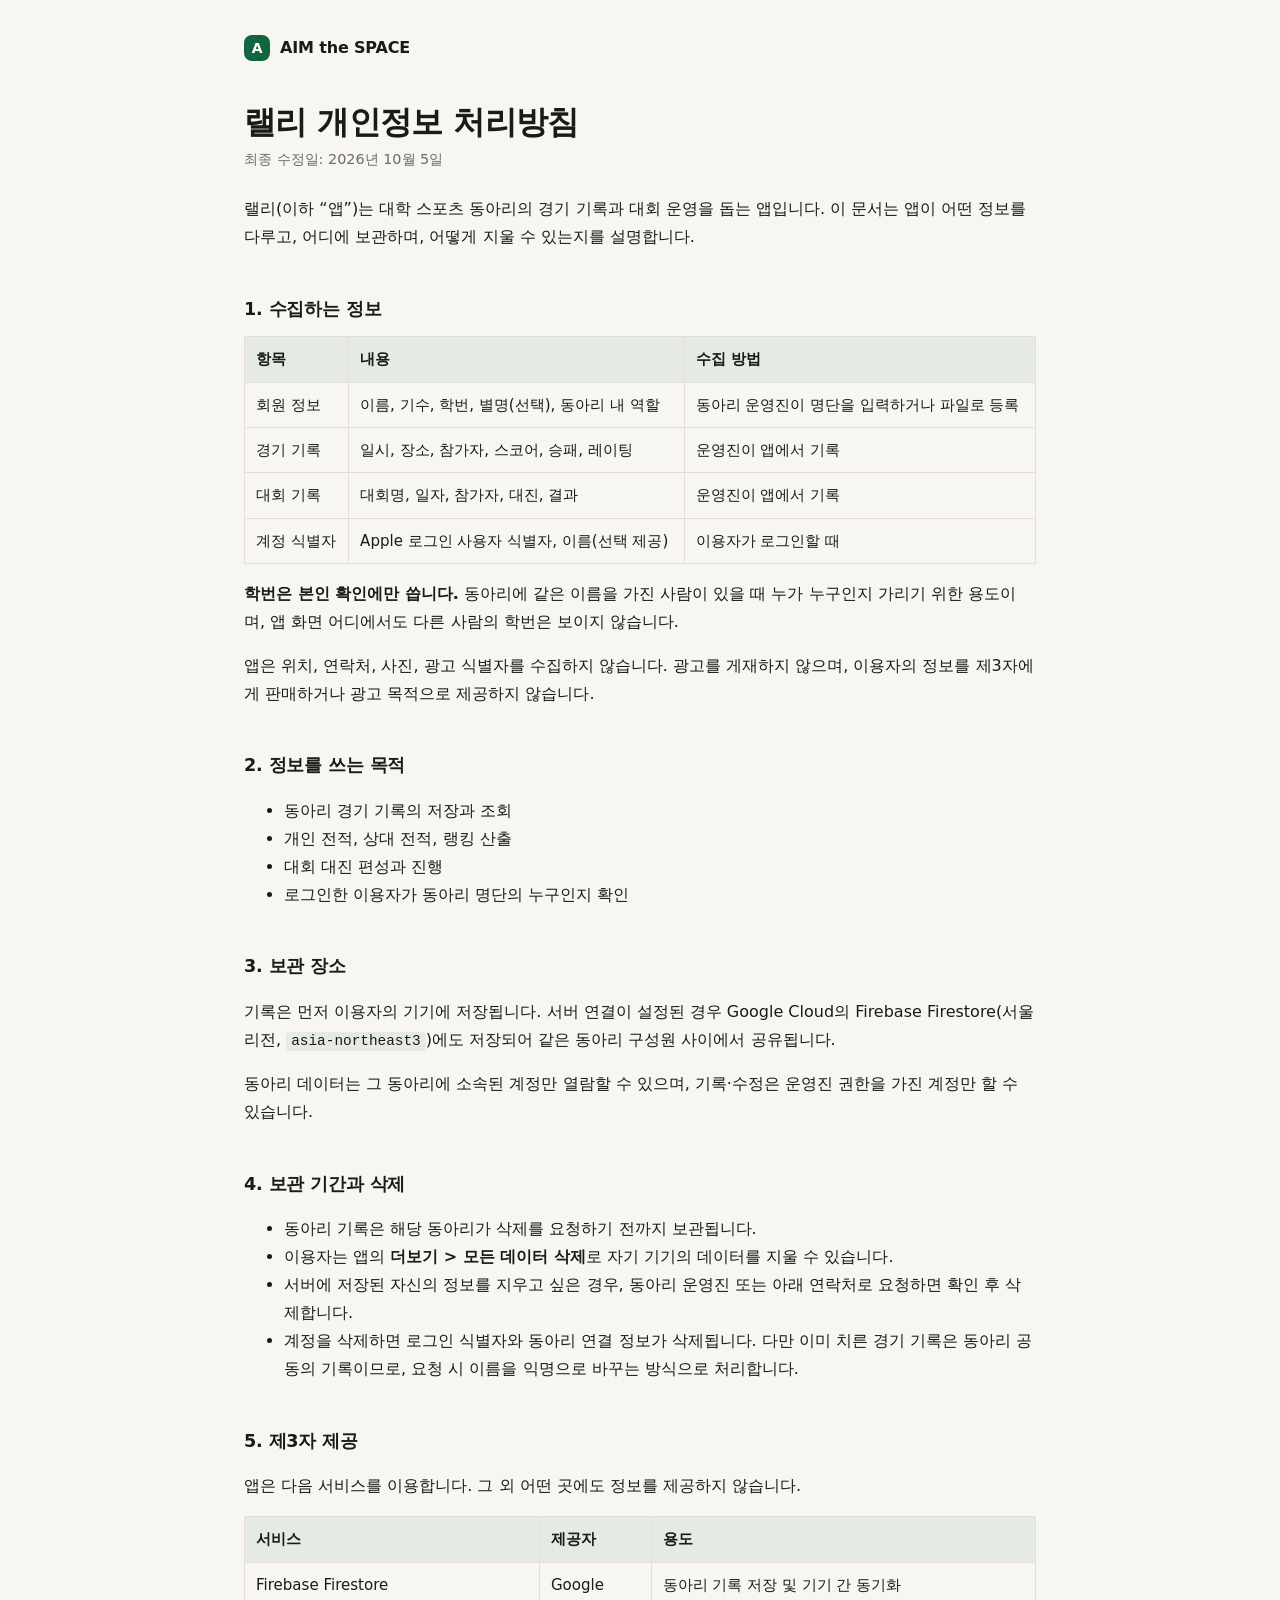
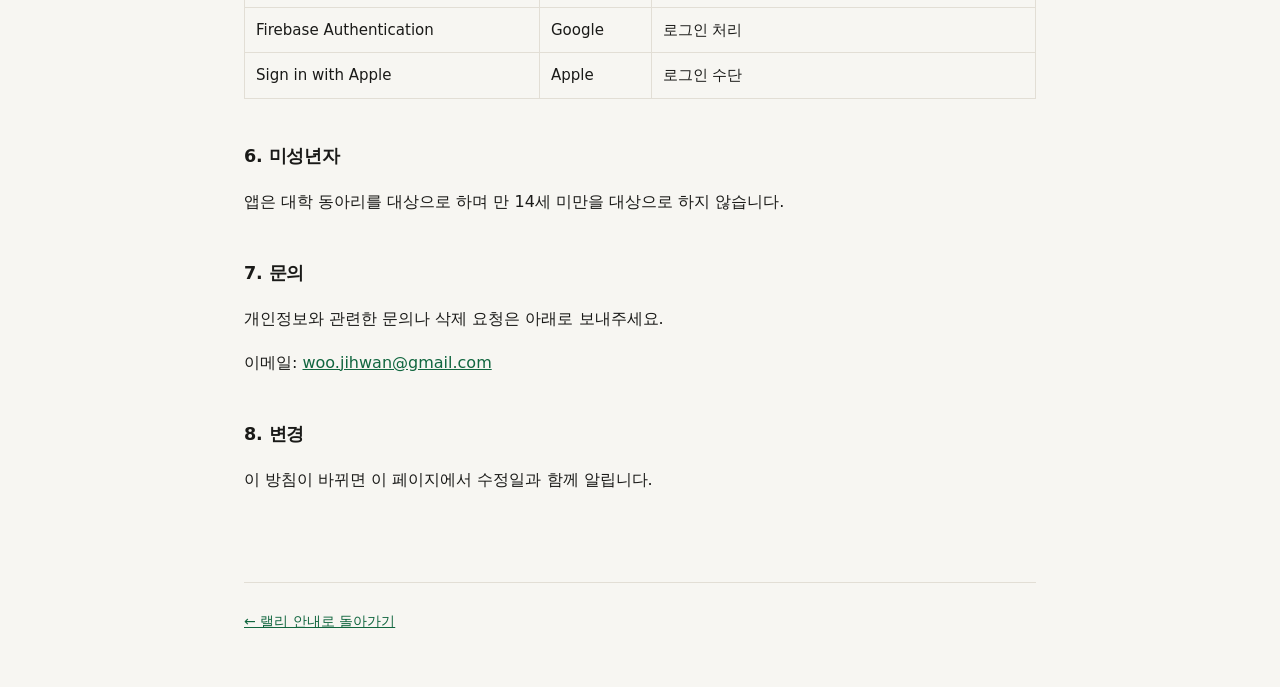
==== rally/privacy.html @ c71bad3f "하루·랠리 안내 사이트 탭 하나로 두 앱의 소개·지원·개인정보 처리방침을 묶었다. 앱스토어 지원 URL과 마케팅 URL이 여기를 가리킨다.  Co-Authored-By: Claud" ====
<!doctype html>
<html lang="ko">
<head>
<meta charset="utf-8">
<meta name="viewport" content="width=device-width, initial-scale=1">
<title>랠리 개인정보 처리방침</title>
<link rel="stylesheet" href="../style.css">
</head>
<body>
<div class="wrap">
  <header class="site">
    <div class="brand"><span class="dot">A</span> AIM the SPACE</div>
  </header>
  <section class="panel active">
<h1>랠리 개인정보 처리방침</h1>
<p class="updated">최종 수정일: 2026년 10월 5일</p>

<p>랠리(이하 “앱”)는 대학 스포츠 동아리의 경기 기록과 대회 운영을 돕는 앱입니다.
이 문서는 앱이 어떤 정보를 다루고, 어디에 보관하며, 어떻게 지울 수 있는지를 설명합니다.</p>

<h2>1. 수집하는 정보</h2>

<table>
  <tr><th>항목</th><th>내용</th><th>수집 방법</th></tr>
  <tr><td>회원 정보</td><td>이름, 기수, 학번, 별명(선택), 동아리 내 역할</td><td>동아리 운영진이 명단을 입력하거나 파일로 등록</td></tr>
  <tr><td>경기 기록</td><td>일시, 장소, 참가자, 스코어, 승패, 레이팅</td><td>운영진이 앱에서 기록</td></tr>
  <tr><td>대회 기록</td><td>대회명, 일자, 참가자, 대진, 결과</td><td>운영진이 앱에서 기록</td></tr>
  <tr><td>계정 식별자</td><td>Apple 로그인 사용자 식별자, 이름(선택 제공)</td><td>이용자가 로그인할 때</td></tr>
</table>

<p><strong>학번은 본인 확인에만 씁니다.</strong> 동아리에 같은 이름을 가진 사람이 있을 때
누가 누구인지 가리기 위한 용도이며, 앱 화면 어디에서도 다른 사람의 학번은 보이지 않습니다.</p>

<p>앱은 위치, 연락처, 사진, 광고 식별자를 수집하지 않습니다. 광고를 게재하지 않으며,
이용자의 정보를 제3자에게 판매하거나 광고 목적으로 제공하지 않습니다.</p>

<h2>2. 정보를 쓰는 목적</h2>
<ul>
  <li>동아리 경기 기록의 저장과 조회</li>
  <li>개인 전적, 상대 전적, 랭킹 산출</li>
  <li>대회 대진 편성과 진행</li>
  <li>로그인한 이용자가 동아리 명단의 누구인지 확인</li>
</ul>

<h2>3. 보관 장소</h2>
<p>기록은 먼저 이용자의 기기에 저장됩니다. 서버 연결이 설정된 경우
Google Cloud의 Firebase Firestore(서울 리전, <code>asia-northeast3</code>)에도 저장되어
같은 동아리 구성원 사이에서 공유됩니다.</p>
<p>동아리 데이터는 그 동아리에 소속된 계정만 열람할 수 있으며,
기록·수정은 운영진 권한을 가진 계정만 할 수 있습니다.</p>

<h2>4. 보관 기간과 삭제</h2>
<ul>
  <li>동아리 기록은 해당 동아리가 삭제를 요청하기 전까지 보관됩니다.</li>
  <li>이용자는 앱의 <strong>더보기 &gt; 모든 데이터 삭제</strong>로 자기 기기의 데이터를 지울 수 있습니다.</li>
  <li>서버에 저장된 자신의 정보를 지우고 싶은 경우, 동아리 운영진 또는 아래 연락처로 요청하면
      확인 후 삭제합니다.</li>
  <li>계정을 삭제하면 로그인 식별자와 동아리 연결 정보가 삭제됩니다.
      다만 이미 치른 경기 기록은 동아리 공동의 기록이므로, 요청 시 이름을 익명으로 바꾸는 방식으로 처리합니다.</li>
</ul>

<h2>5. 제3자 제공</h2>
<p>앱은 다음 서비스를 이용합니다. 그 외 어떤 곳에도 정보를 제공하지 않습니다.</p>
<table>
  <tr><th>서비스</th><th>제공자</th><th>용도</th></tr>
  <tr><td>Firebase Firestore</td><td>Google</td><td>동아리 기록 저장 및 기기 간 동기화</td></tr>
  <tr><td>Firebase Authentication</td><td>Google</td><td>로그인 처리</td></tr>
  <tr><td>Sign in with Apple</td><td>Apple</td><td>로그인 수단</td></tr>
</table>

<h2>6. 미성년자</h2>
<p>앱은 대학 동아리를 대상으로 하며 만 14세 미만을 대상으로 하지 않습니다.</p>

<h2>7. 문의</h2>
<p>개인정보와 관련한 문의나 삭제 요청은 아래로 보내주세요.</p>
<p>이메일: <a href="mailto:woo.jihwan@gmail.com">woo.jihwan@gmail.com</a></p>

<h2>8. 변경</h2>
<p>이 방침이 바뀌면 이 페이지에서 수정일과 함께 알립니다.</p>
  </section>
  <footer class="site">
    <a href="../index.html#rally">← 랠리 안내로 돌아가기</a>
  </footer>
</div>
</body>
</html>
---- style.css ----
:root{
  --bg:#f7f6f2; --surface:#fff; --line:#e2ded5; --ink:#1a1a18; --muted:#6f6b63;
  --accent:#11663f; --accent-soft:#11663f14; --clay:#c5663a; --radius:16px;
  --max:52rem;
}
@media (prefers-color-scheme:dark){
  :root{--bg:#121314;--surface:#1b1d1e;--line:#33373a;--ink:#f0efea;--muted:#9a978f;
        --accent:#3cae74;--accent-soft:#3cae741f;}
}
*{box-sizing:border-box}
html{-webkit-text-size-adjust:100%}
body{margin:0;background:var(--bg);color:var(--ink);
  font:16px/1.75 -apple-system,BlinkMacSystemFont,"Apple SD Gothic Neo","Pretendard",system-ui,sans-serif;}
.wrap{max-width:var(--max);margin:0 auto;padding:0 20px}
a{color:var(--accent)}
header.site{padding:34px 0 0}
.brand{display:flex;align-items:center;gap:10px;font-weight:700;letter-spacing:-.01em}
.brand .dot{width:26px;height:26px;border-radius:8px;background:var(--accent);display:grid;place-items:center;color:#fff;font-size:14px}
nav.tabs{display:flex;gap:6px;margin:26px 0 0;border-bottom:1px solid var(--line)}
nav.tabs button{appearance:none;border:0;background:none;color:var(--muted);font:inherit;font-weight:600;
  padding:12px 16px;cursor:pointer;border-bottom:2px solid transparent;margin-bottom:-1px}
nav.tabs button[aria-selected="true"]{color:var(--ink);border-bottom-color:var(--accent)}
section.panel{display:none;padding:34px 0 72px}
section.panel.active{display:block}
h1{font-size:2rem;line-height:1.3;margin:.2em 0 .1em;letter-spacing:-.02em}
h2{font-size:1.1rem;margin:2.4em 0 .6em;letter-spacing:-.01em}
h3{font-size:1rem;margin:1.6em 0 .4em}
.lede{color:var(--muted);font-size:1.05rem;margin:0 0 28px}
.card{background:var(--surface);border:1px solid var(--line);border-radius:var(--radius);padding:20px 22px;margin:14px 0}
.grid{display:grid;gap:12px;grid-template-columns:repeat(auto-fit,minmax(15rem,1fr))}
.feat b{display:block;margin-bottom:4px}
.feat p{margin:0;color:var(--muted);font-size:.94rem}
.pill{display:inline-block;background:var(--accent-soft);color:var(--accent);
  border-radius:999px;padding:3px 11px;font-size:.8rem;font-weight:600}
table{border-collapse:collapse;width:100%;font-size:.94rem;margin:12px 0}
th,td{border:1px solid var(--line);padding:9px 11px;text-align:left;vertical-align:top}
th{background:var(--accent-soft);font-weight:600}
code{background:var(--accent-soft);padding:.1em .35em;border-radius:4px;font-size:.9em}
footer.site{border-top:1px solid var(--line);padding:26px 0 54px;color:var(--muted);font-size:.88rem}
.muted{color:var(--muted)}
ul.clean{padding-left:1.15em}
ul.clean li{margin:.3em 0}

/* 기존 처리방침 문서에서 가져온 마크업 */
.container{max-width:100%}
.updated,.panel>.container>header p:first-of-type{color:var(--muted);font-size:.9rem;margin:.2em 0 1.6em}
.highlight{background:var(--accent-soft);border-left:3px solid var(--accent);
  border-radius:0 10px 10px 0;padding:14px 18px;margin:18px 0}
.panel h1+p{margin-top:.2em}
@media (max-width:560px){
  .wrap{padding:0 16px}
  h1{font-size:1.7rem}
  th,td{padding:7px 8px;font-size:.86rem}
}
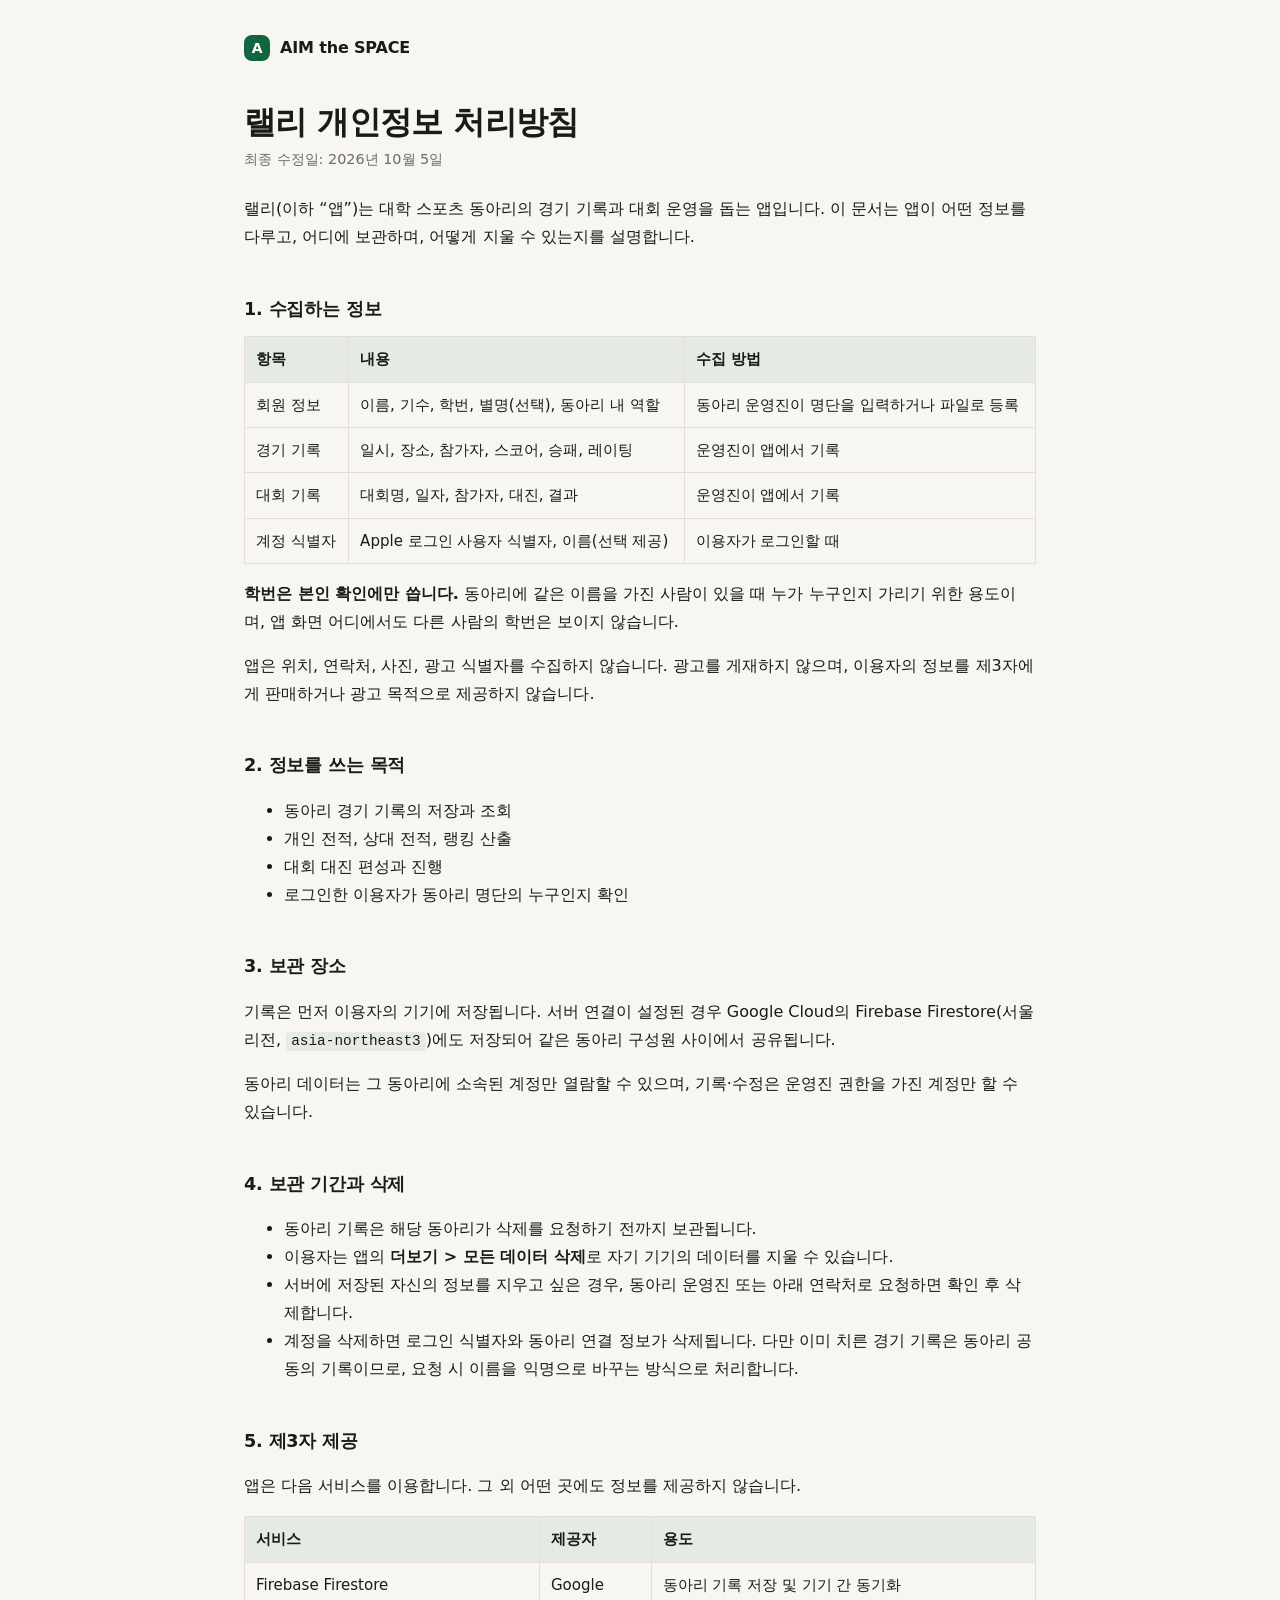
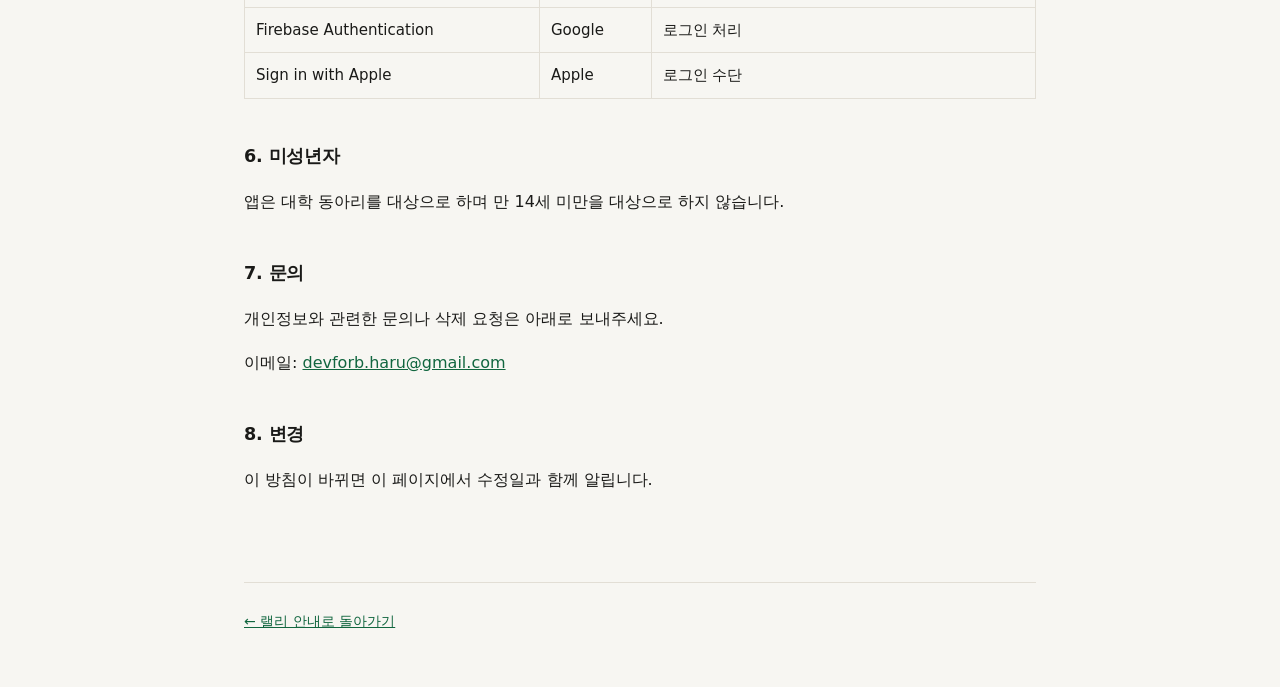
==== commit 1610091d: "랠리 쪽 연락처도 devforb.haru@gmail.com 으로 지원 안내와 개인정보 처리방침 문의처를 하나로 모았다.  Co-Authored-By: Claude Opus 5 <n" ====
--- a/rally/privacy.html
+++ b/rally/privacy.html
@@ -73,7 +73,7 @@
 
 <h2>7. 문의</h2>
 <p>개인정보와 관련한 문의나 삭제 요청은 아래로 보내주세요.</p>
-<p>이메일: <a href="mailto:woo.jihwan@gmail.com">woo.jihwan@gmail.com</a></p>
+<p>이메일: <a href="mailto:devforb.haru@gmail.com">devforb.haru@gmail.com</a></p>
 
 <h2>8. 변경</h2>
 <p>이 방침이 바뀌면 이 페이지에서 수정일과 함께 알립니다.</p>
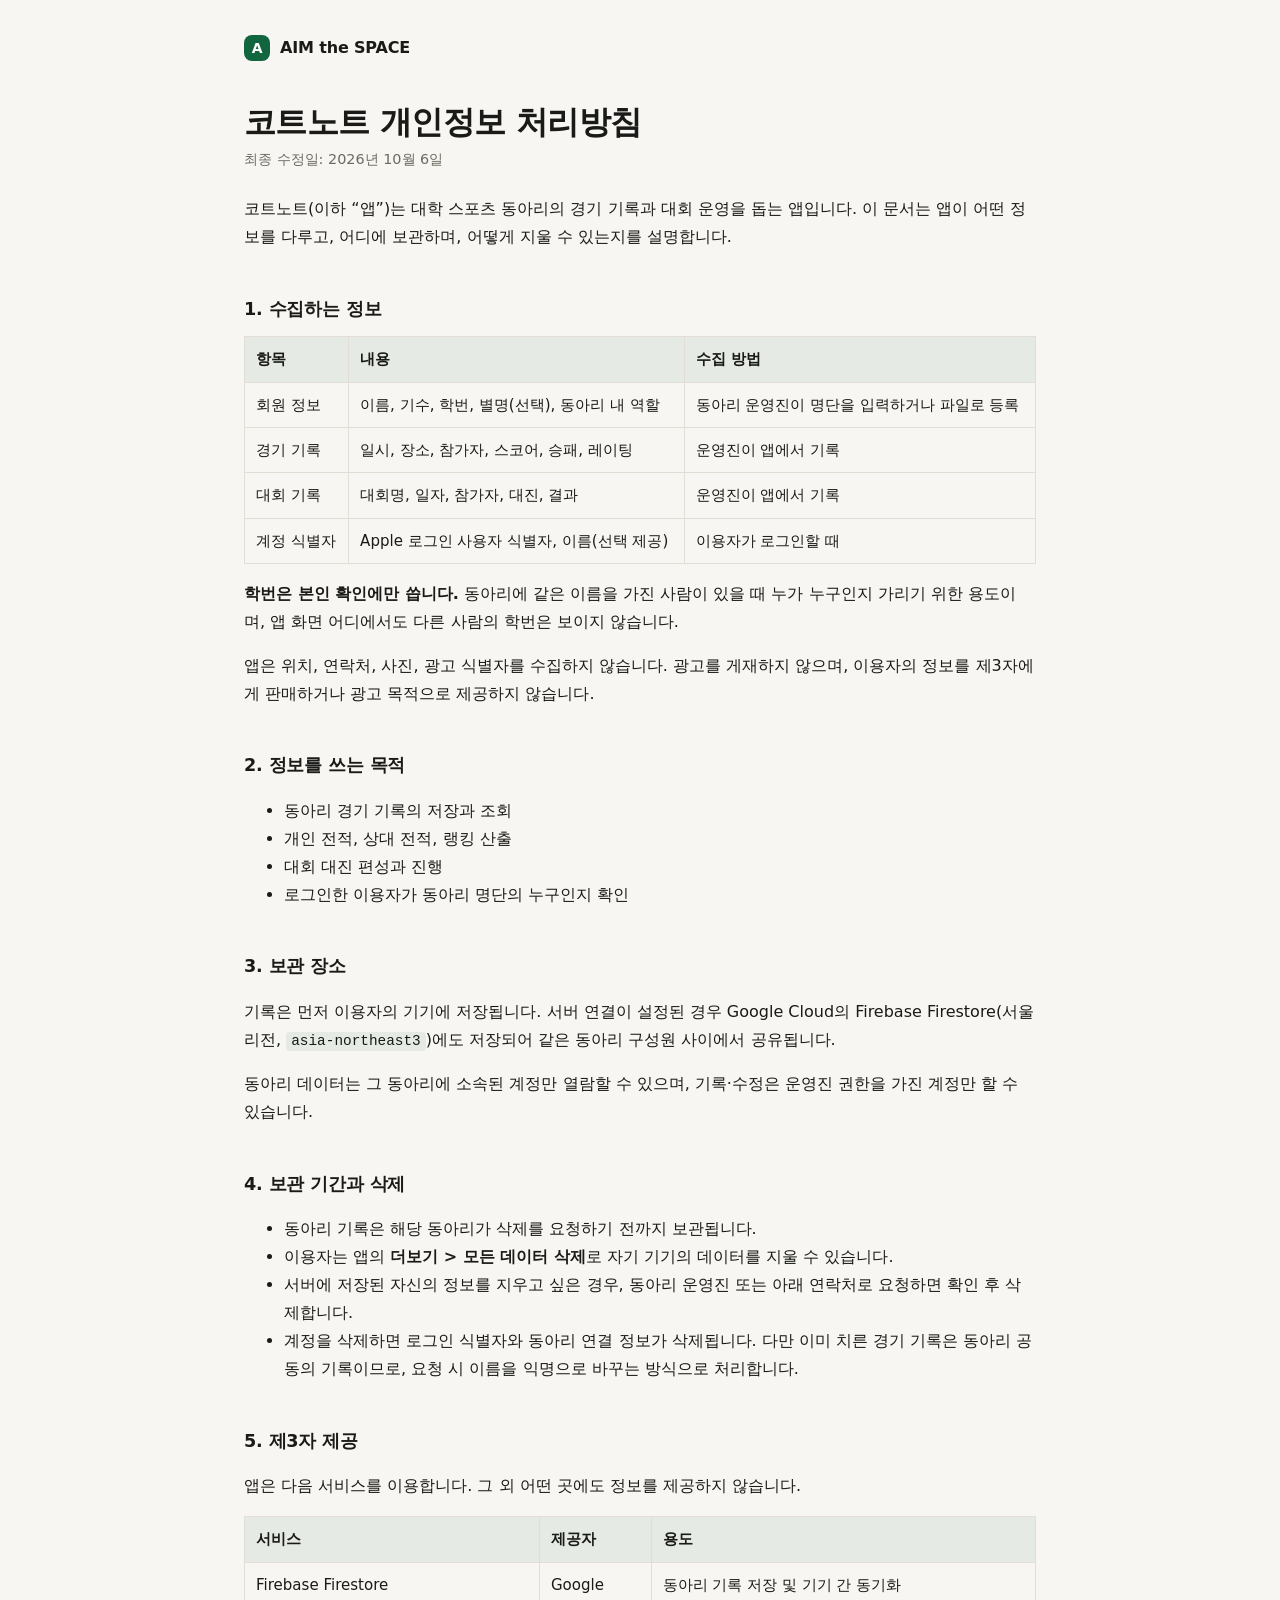
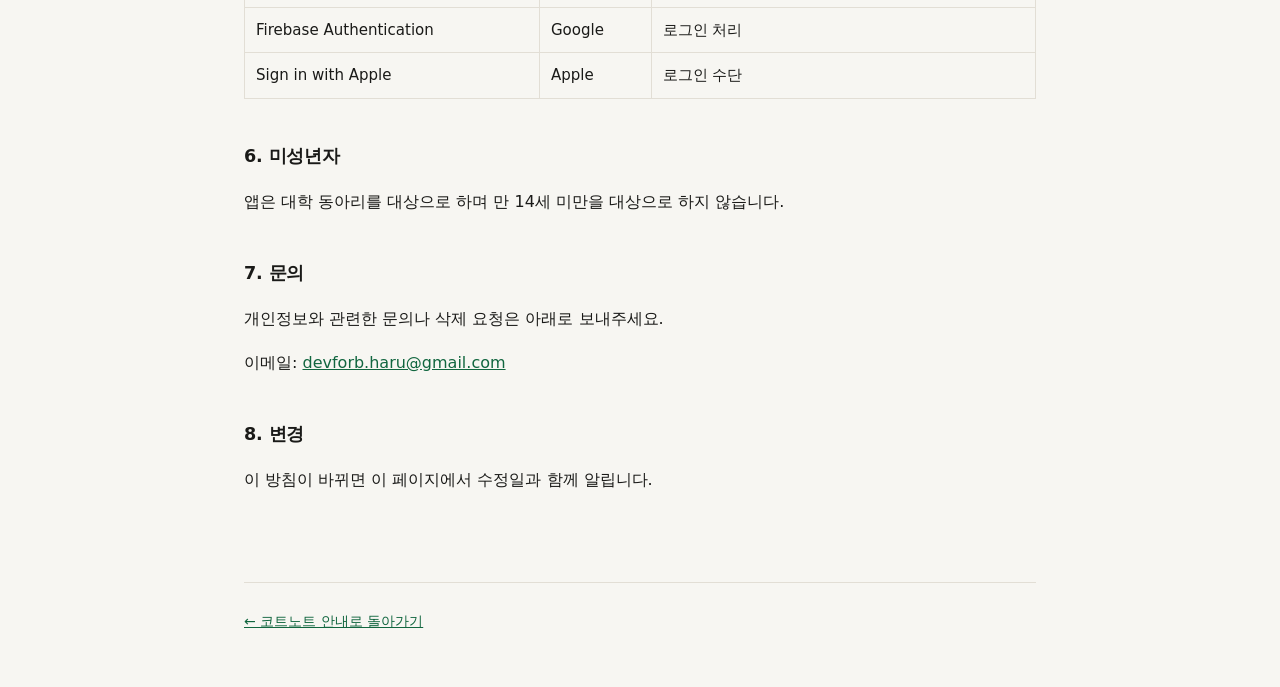
==== commit 4ba245d9: "랠리 → 코트노트 앱 이름이 바뀌었다. 주소(#rally, rally/privacy.html)는 심사에 제출한 것이라 그대로 두고 표기만 바꿨다.  Co-Authored-By: C" ====
--- a/rally/privacy.html
+++ b/rally/privacy.html
@@ -3,7 +3,7 @@
 <head>
 <meta charset="utf-8">
 <meta name="viewport" content="width=device-width, initial-scale=1">
-<title>랠리 개인정보 처리방침</title>
+<title>코트노트 개인정보 처리방침</title>
 <link rel="stylesheet" href="../style.css">
 </head>
 <body>
@@ -12,10 +12,10 @@
     <div class="brand"><span class="dot">A</span> AIM the SPACE</div>
   </header>
   <section class="panel active">
-<h1>랠리 개인정보 처리방침</h1>
-<p class="updated">최종 수정일: 2026년 10월 5일</p>
+<h1>코트노트 개인정보 처리방침</h1>
+<p class="updated">최종 수정일: 2026년 10월 6일</p>
 
-<p>랠리(이하 “앱”)는 대학 스포츠 동아리의 경기 기록과 대회 운영을 돕는 앱입니다.
+<p>코트노트(이하 “앱”)는 대학 스포츠 동아리의 경기 기록과 대회 운영을 돕는 앱입니다.
 이 문서는 앱이 어떤 정보를 다루고, 어디에 보관하며, 어떻게 지울 수 있는지를 설명합니다.</p>
 
 <h2>1. 수집하는 정보</h2>
@@ -79,7 +79,7 @@
 <p>이 방침이 바뀌면 이 페이지에서 수정일과 함께 알립니다.</p>
   </section>
   <footer class="site">
-    <a href="../index.html#rally">← 랠리 안내로 돌아가기</a>
+    <a href="../index.html#rally">← 코트노트 안내로 돌아가기</a>
   </footer>
 </div>
 </body>
